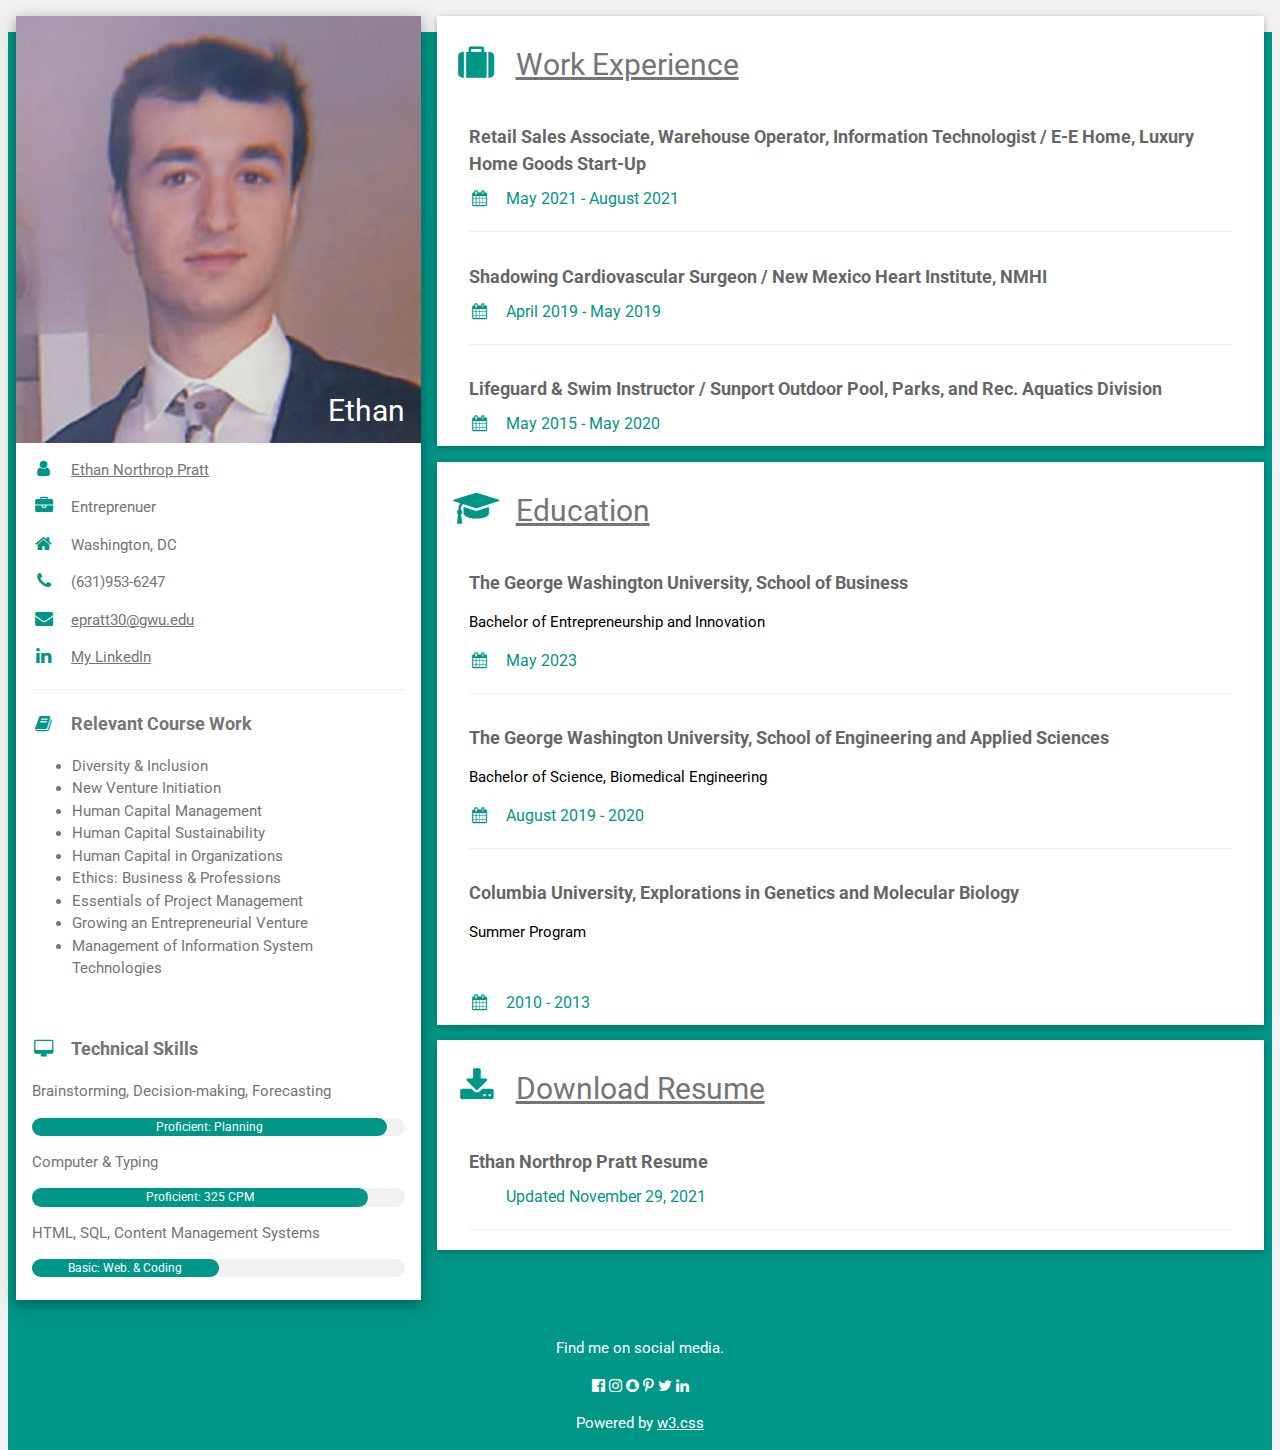
==== index.html @ bbc3649f "Update index.html" ====
<!DOCTYPE html>
<html>
<title>W3.CSS Template</title>
<meta charset="UTF-8">
<meta name="viewport" content="width=device-width, initial-scale=1">
<link rel="stylesheet" href="https://www.w3schools.com/w3css/4/w3.css">
<link rel='stylesheet' href='https://fonts.googleapis.com/css?family=Roboto'>
<link rel="stylesheet" href="https://cdnjs.cloudflare.com/ajax/libs/font-awesome/4.7.0/css/font-awesome.min.css">
<style>
html,body,h1,h2,h3,h4,h5,h6 {font-family: "Roboto", sans-serif}
</style>
<body class="w3-light-grey">

<!-- Page Container -->
<div class="w3-content w3-margin-top" style="max-width:1400px;">

  <!-- The Grid -->
  <div class="w3-row-padding">
  
    <!-- Left Column -->
    <div class="w3-third">
    
      <div class="w3-white w3-text-grey w3-card-4">
        <div class="w3-display-container">
          <img src="images/IMG_2155.jpg" style="width:100%" alt="Loading...">
          <div class="w3-display-bottomright w3-container w3-text-white">
            <h2>Ethan</h2>
          </div>
        </div>
        <div class="w3-container">
          <p><i class="fa fa-user fa-fw w3-margin-right w3-large w3-text-teal"></i><a href = "index.html">Ethan Northrop Pratt</a></p>
          <p><i class="fa fa-briefcase fa-fw w3-margin-right w3-large w3-text-teal"></i>Entreprenuer</p>
          <p><i class="fa fa-home fa-fw w3-margin-right w3-large w3-text-teal"></i>Washington, DC</p>
          <p><i class="fa fa-phone fa-fw w3-margin-right w3-large w3-text-teal"></i>(631)953-6247</p>
          <p><i class="fa fa-envelope fa-fw w3-margin-right w3-large w3-text-teal"></i><a href = "mailto: epratt30@gwmail.gwu.edu">epratt30@gwu.edu</a></p>
          <p><i class="fa fa-linkedin fa-fw w3-margin-right w3-large w3-text-teal"></i><a href="https://www.linkedin.com/in/ethan-pratt/">My LinkedIn</a></p>
          <hr>

          <p class="w3-large"><b><i class="fa fa-book fa-fw w3-margin-right w3-text-teal"></i>Relevant Course Work</b></p>
          <ul>
            <li>Diversity & Inclusion</li>
            <li>New Venture Initiation</li>
            <li>Human Capital Management</li>
            <li>Human Capital Sustainability</li>
            <li>Human Capital in Organizations</li>
            <li>Ethics: Business & Professions</li>
            <li>Essentials of Project Management</li>
            <li>Growing an Entrepreneurial Venture</li>
            <li>Management of Information System Technologies</li>
          </ul>
          <br>

          <p class="w3-large w3-text-theme"><b><i class="fa fa-desktop fa-fw w3-margin-right w3-text-teal"></i>Technical Skills</b></p>
          <p>Brainstorming, Decision-making, Forecasting</p>
          <div class="w3-light-grey w3-round-xlarge w3-small">
            <div class="w3-container w3-center w3-round-xlarge w3-teal" style="width:95%">
              <div class="w3-center w3-text-white">Proficient: Planning</div>
            </div>
          </div>
          <p>Computer & Typing</p>
          <div class="w3-light-grey w3-round-xlarge w3-small">
            <div class="w3-container w3-center w3-round-xlarge w3-teal" style="width:90%">
              <div class="w3-center w3-text-white">Proficient: 325 CPM</div>
            </div>
          </div>
          <p>HTML, SQL, Content Management Systems</p>
          <div class="w3-light-grey w3-round-xlarge w3-small">
            <div class="w3-container w3-center w3-round-xlarge w3-teal" style="width:50%">
              <div class="w3-center w3-text-white">Basic: Web. & Coding</div>
            </div>
          </div>
          <br>
        </div>
      </div><br>

    <!-- End Left Column -->
    </div>

    <!-- Right Column -->
    <div class="w3-twothird">
    
      <div class="w3-container w3-card w3-white w3-margin-bottom">
        <h2 class="w3-text-grey w3-padding-16"><i class="fa fa-suitcase fa-fw w3-margin-right w3-xxlarge w3-text-teal"></i><a href="WorkExperience.html">Work Experience</a></h2>
        <div class="w3-container">
          <h5 class="w3-opacity"><b>Retail Sales Associate, Warehouse Operator, Information Technologist / E-E Home, Luxury Home Goods Start-Up</b></h5>
          <h6 class="w3-text-teal"><i class="fa fa-calendar fa-fw w3-margin-right"></i>May 2021 - August 2021</h6>
          <hr>
        </div>
        <div class="w3-container">
          <h5 class="w3-opacity"><b>Shadowing Cardiovascular Surgeon / New Mexico Heart Institute, NMHI</b></h5>
          <h6 class="w3-text-teal"><i class="fa fa-calendar fa-fw w3-margin-right"></i>April 2019 - May 2019</h6>
          <hr>
        </div>
        <div class="w3-container">
          <h5 class="w3-opacity"><b>Lifeguard & Swim Instructor / Sunport Outdoor Pool, Parks, and Rec. Aquatics Division</b></h5>
          <h6 class="w3-text-teal"><i class="fa fa-calendar fa-fw w3-margin-right"></i>May 2015 - May 2020</h6>
        </div>
      </div>

      <div class="w3-container w3-card w3-white">
        <h2 class="w3-text-grey w3-padding-16"><i class="fa fa-graduation-cap fa-fw w3-margin-right w3-xxlarge w3-text-teal"></i><a href="Education.html">Education</a></h2>
        <div class="w3-container">
          <h5 class="w3-opacity"><b>The George Washington University, School of Business</b></h5>
          <p>Bachelor of Entrepreneurship and Innovation</p>
          <h6 class="w3-text-teal"><i class="fa fa-calendar fa-fw w3-margin-right"></i>May 2023</h6>
          <hr>
        </div>
        <div class="w3-container">
          <h5 class="w3-opacity"><b>The George Washington University, School of Engineering and Applied Sciences</b></h5>
          <p>Bachelor of Science, Biomedical Engineering</p>
          <h6 class="w3-text-teal"><i class="fa fa-calendar fa-fw w3-margin-right"></i>August 2019 - 2020</h6>
          <hr>
        </div>
        <div class="w3-container">
          <h5 class="w3-opacity"><b>Columbia University, Explorations in Genetics and Molecular Biology</b></h5>
          <p>Summer Program</p><br>
          <h6 class="w3-text-teal"><i class="fa fa-calendar fa-fw w3-margin-right"></i>2010 - 2013</h6>
        </div>
      </div>
      <p />
      <div class="w3-container w3-card w3-white">
        <h2 class="w3-text-grey w3-padding-16"><i class="fa fa-download fa-fw w3-margin-right w3-xxlarge w3-text-teal"></i><a href="Ethan Northrop Pratt Resume (6).pdf">Download Resume</a></h2>
        <div class="w3-container">
          <h5 class="w3-opacity"><b>Ethan Northrop Pratt Resume</b></h5>
          <h6 class="w3-text-teal"><i class="fa fa-clock fa-fw w3-margin-right"></i>Updated November 29, 2021</h6>
          <hr>
    <!-- End Right Column -->
    </div>
    
  <!-- End Grid -->
  </div>
  
  <!-- End Page Container -->
</div>

<footer class="w3-container w3-teal w3-center w3-margin-top">
  <p>Find me on social media.</p>
  <i class="fa fa-facebook-official w3-hover-opacity"></i>
  <i class="fa fa-instagram w3-hover-opacity"></i>
  <i class="fa fa-snapchat w3-hover-opacity"></i>
  <i class="fa fa-pinterest-p w3-hover-opacity"></i>
  <i class="fa fa-twitter w3-hover-opacity"></i>
  <i class="fa fa-linkedin w3-hover-opacity"></i>
  <p>Powered by <a href="https://www.w3schools.com/w3css/default.asp" target="_blank">w3.css</a></p>
</footer>

</body>
</html>
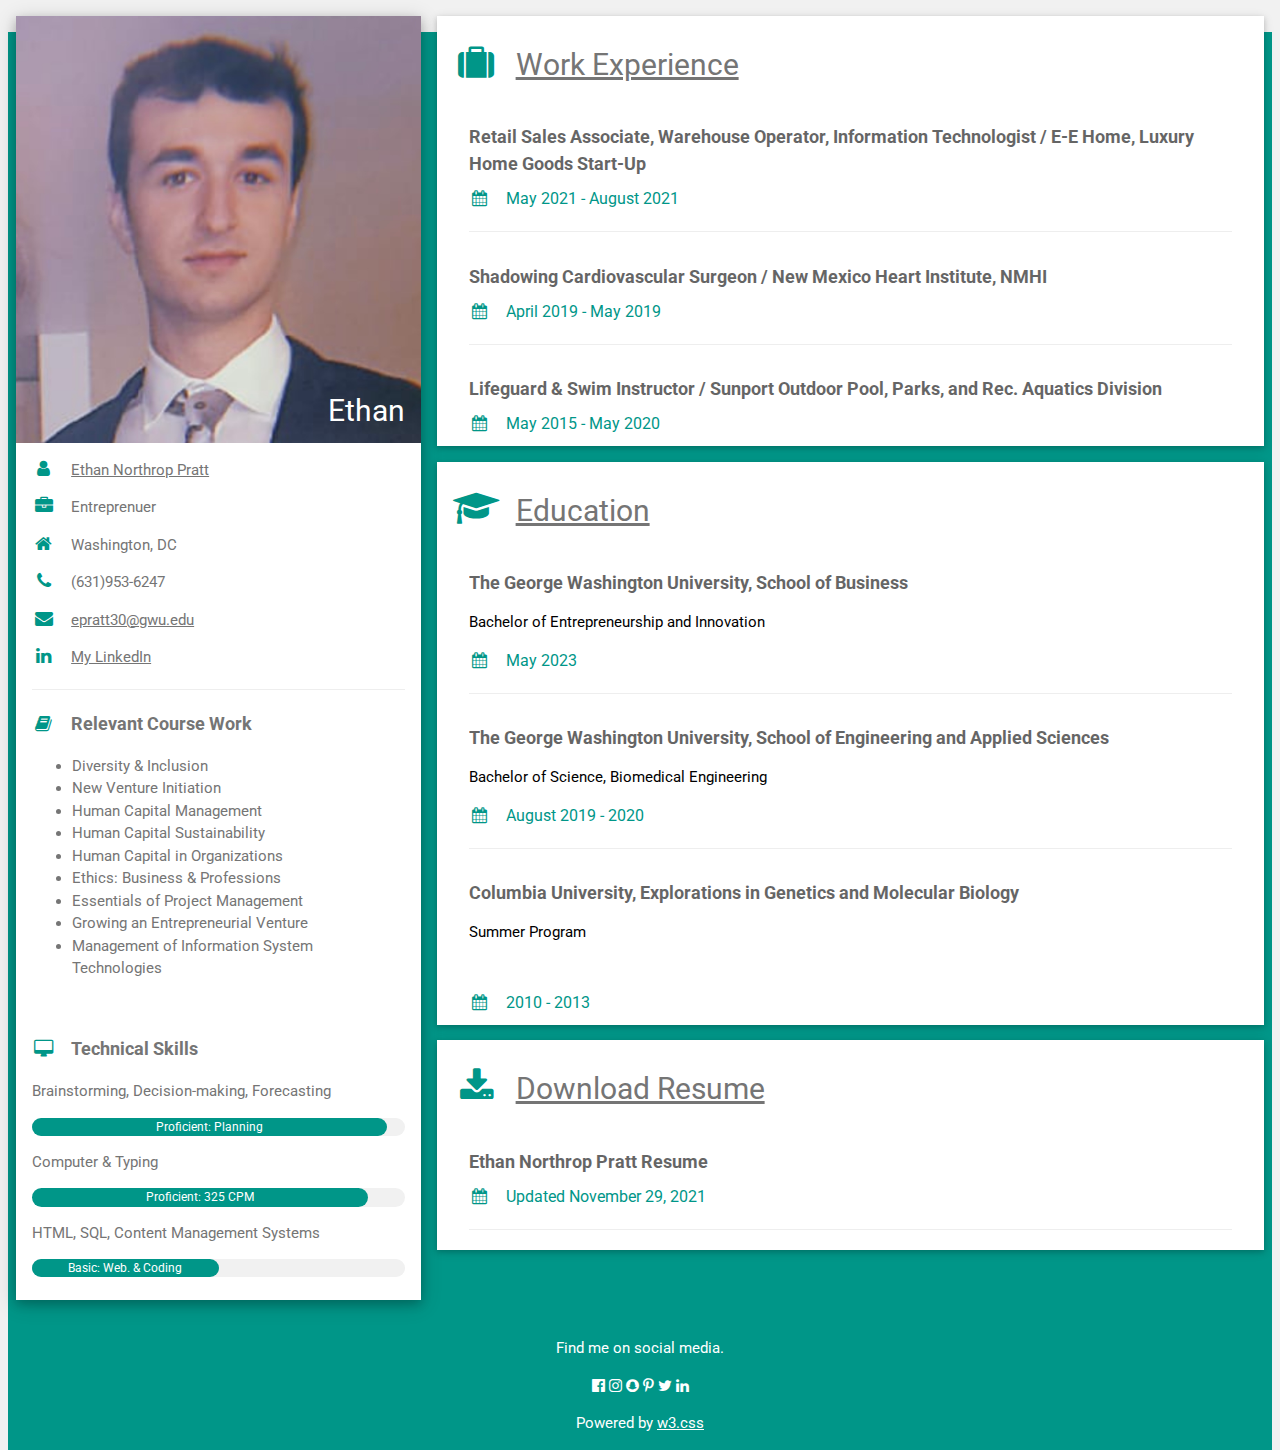
==== commit 97a409dd: "Update index.html" ====
--- a/index.html
+++ b/index.html
@@ -122,7 +122,7 @@
         <h2 class="w3-text-grey w3-padding-16"><i class="fa fa-download fa-fw w3-margin-right w3-xxlarge w3-text-teal"></i><a href="Ethan Northrop Pratt Resume (6).pdf">Download Resume</a></h2>
         <div class="w3-container">
           <h5 class="w3-opacity"><b>Ethan Northrop Pratt Resume</b></h5>
-          <h6 class="w3-text-teal"><i class="fa fa-clock fa-fw w3-margin-right"></i>Updated November 29, 2021</h6>
+          <h6 class="w3-text-teal"><i class="fa fa-calendar fa-fw w3-margin-right"></i>Updated November 29, 2021</h6>
           <hr>
     <!-- End Right Column -->
     </div>
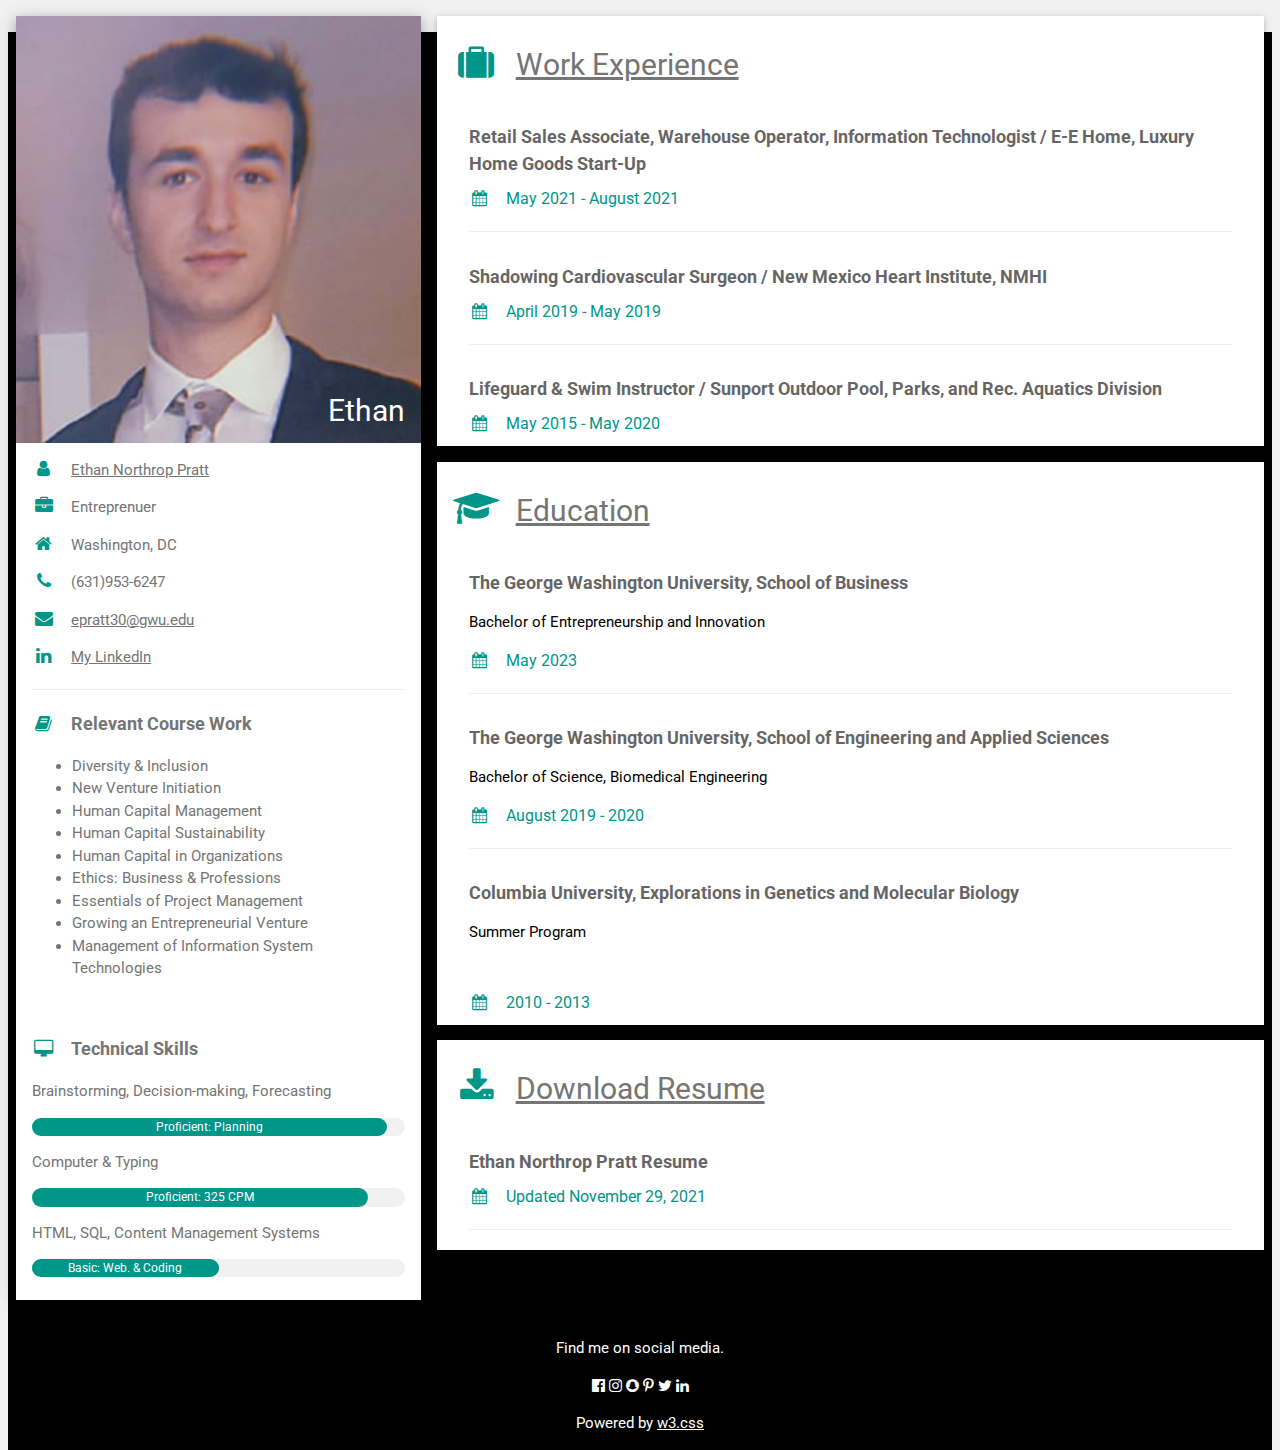
==== commit 0169787f: "Update index.html" ====
--- a/index.html
+++ b/index.html
@@ -133,7 +133,7 @@
   <!-- End Page Container -->
 </div>
 
-<footer class="w3-container w3-teal w3-center w3-margin-top">
+<footer class="w3-container w3-black w3-center w3-margin-top">
   <p>Find me on social media.</p>
   <i class="fa fa-facebook-official w3-hover-opacity"></i>
   <i class="fa fa-instagram w3-hover-opacity"></i>
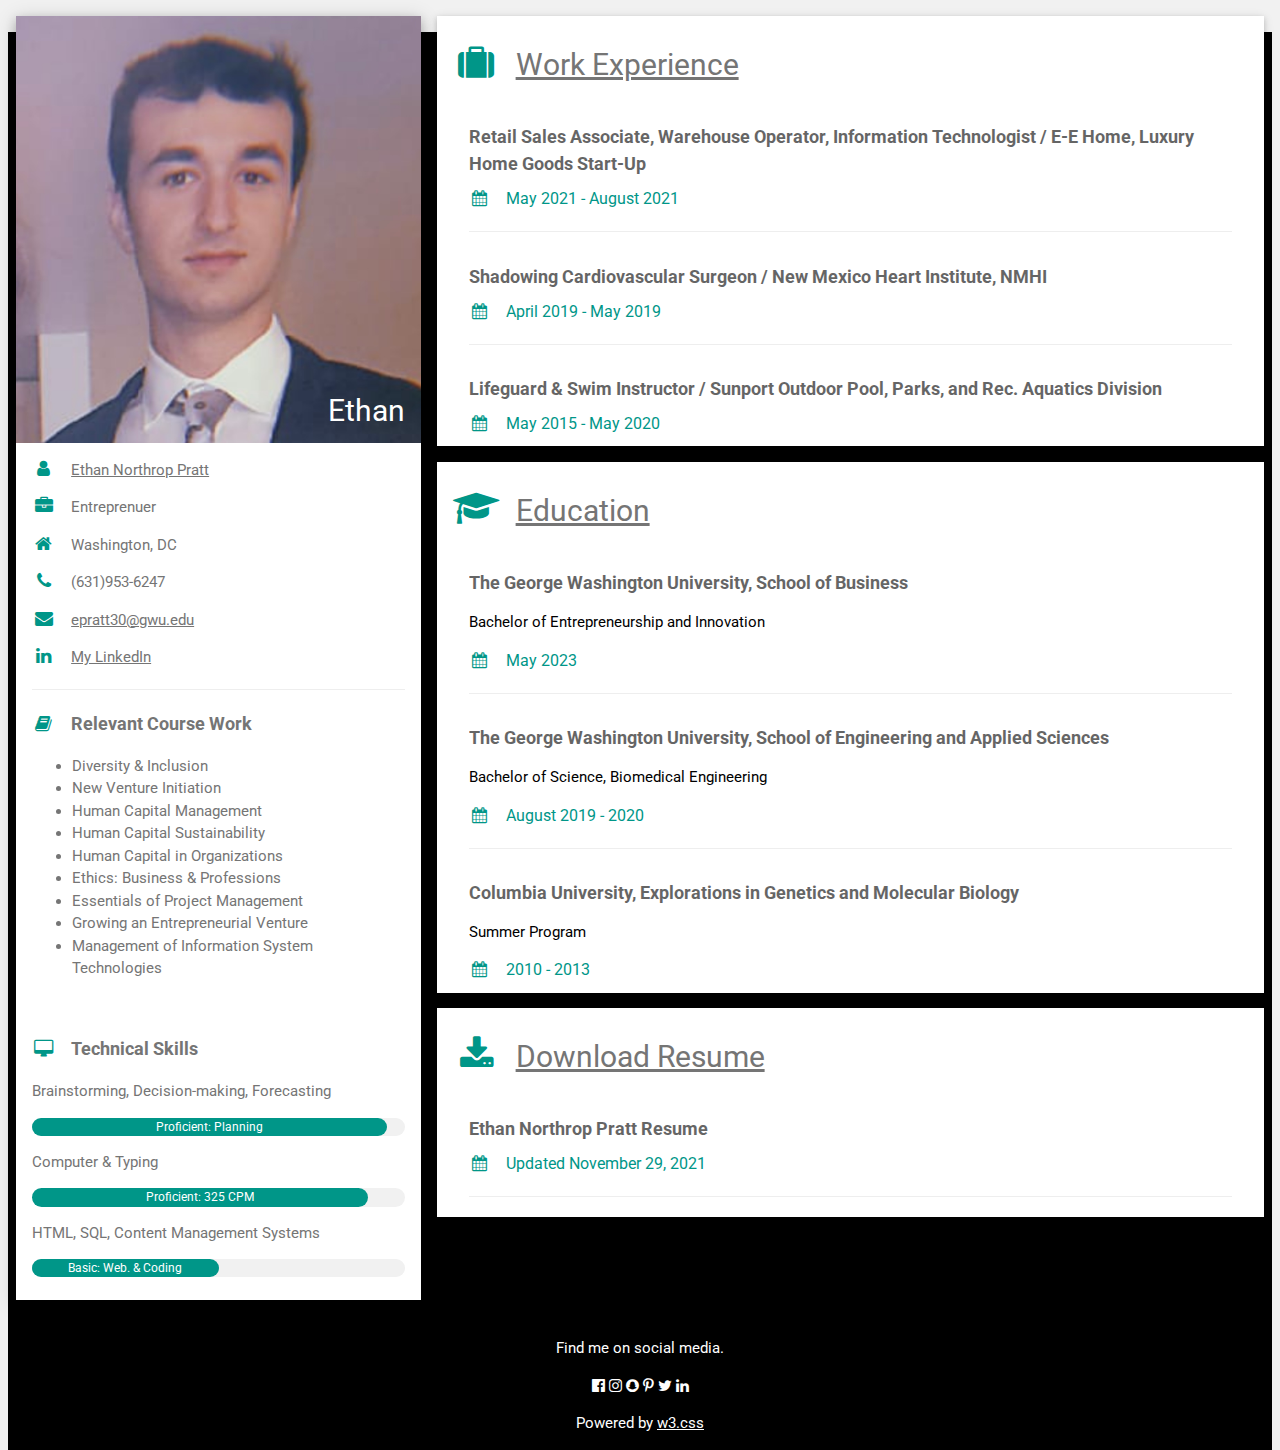
==== commit 9490b926: "Update index.html" ====
--- a/index.html
+++ b/index.html
@@ -113,7 +113,7 @@
         </div>
         <div class="w3-container">
           <h5 class="w3-opacity"><b>Columbia University, Explorations in Genetics and Molecular Biology</b></h5>
-          <p>Summer Program</p><br>
+          <p>Summer Program</p>
           <h6 class="w3-text-teal"><i class="fa fa-calendar fa-fw w3-margin-right"></i>2010 - 2013</h6>
         </div>
       </div>
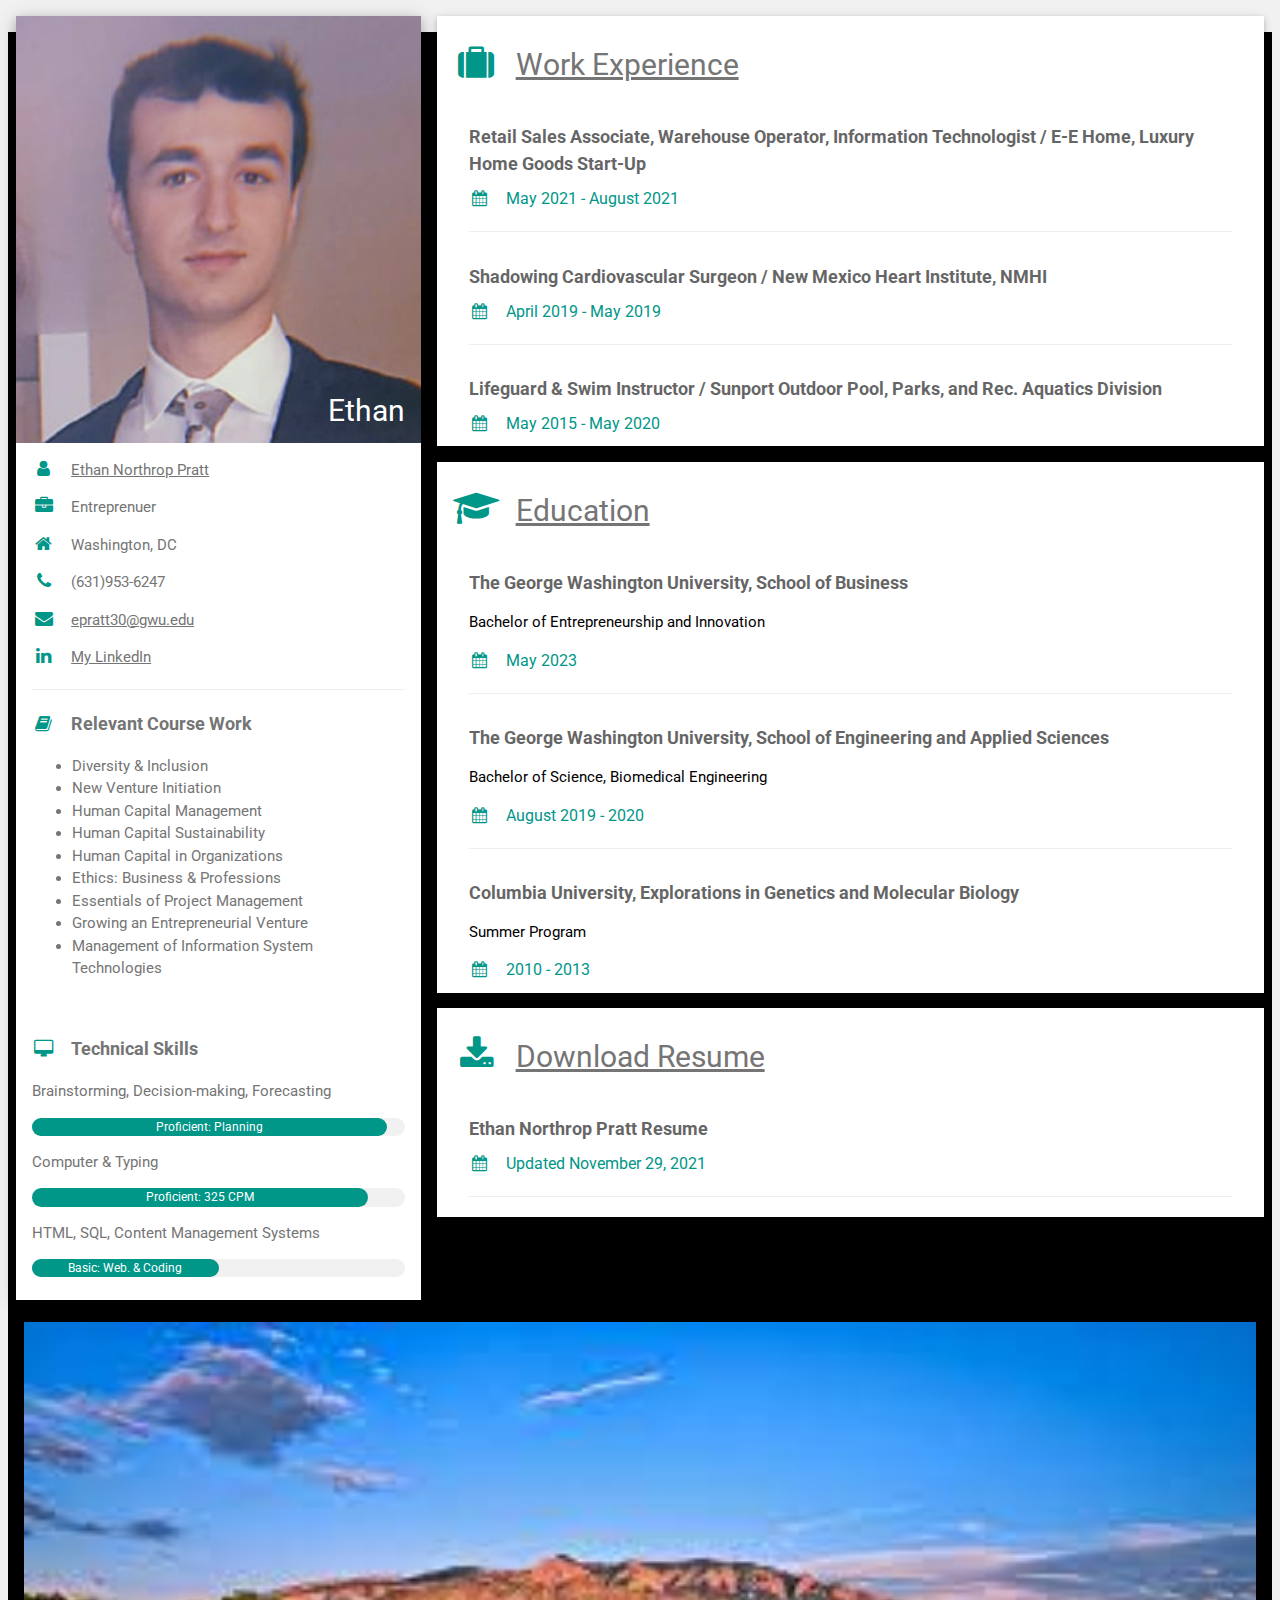
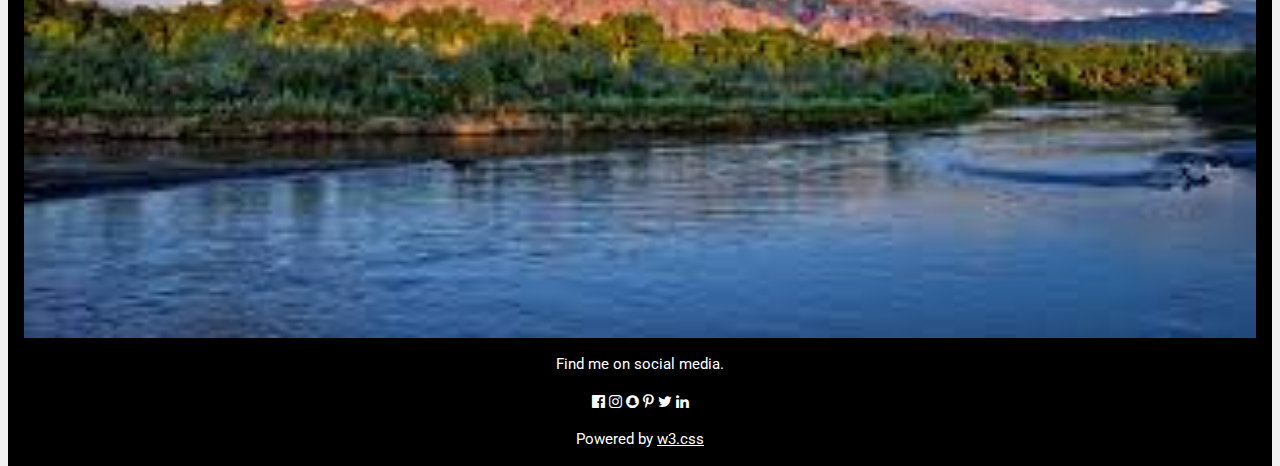
==== commit cbffbd8a: "image" ====
--- a/index.html
+++ b/index.html
@@ -134,6 +134,7 @@
 </div>
 
 <footer class="w3-container w3-black w3-center w3-margin-top">
+  <img src="images/Sandias.jpeg" style="width:100%" alt="Loading...">
   <p>Find me on social media.</p>
   <i class="fa fa-facebook-official w3-hover-opacity"></i>
   <i class="fa fa-instagram w3-hover-opacity"></i>
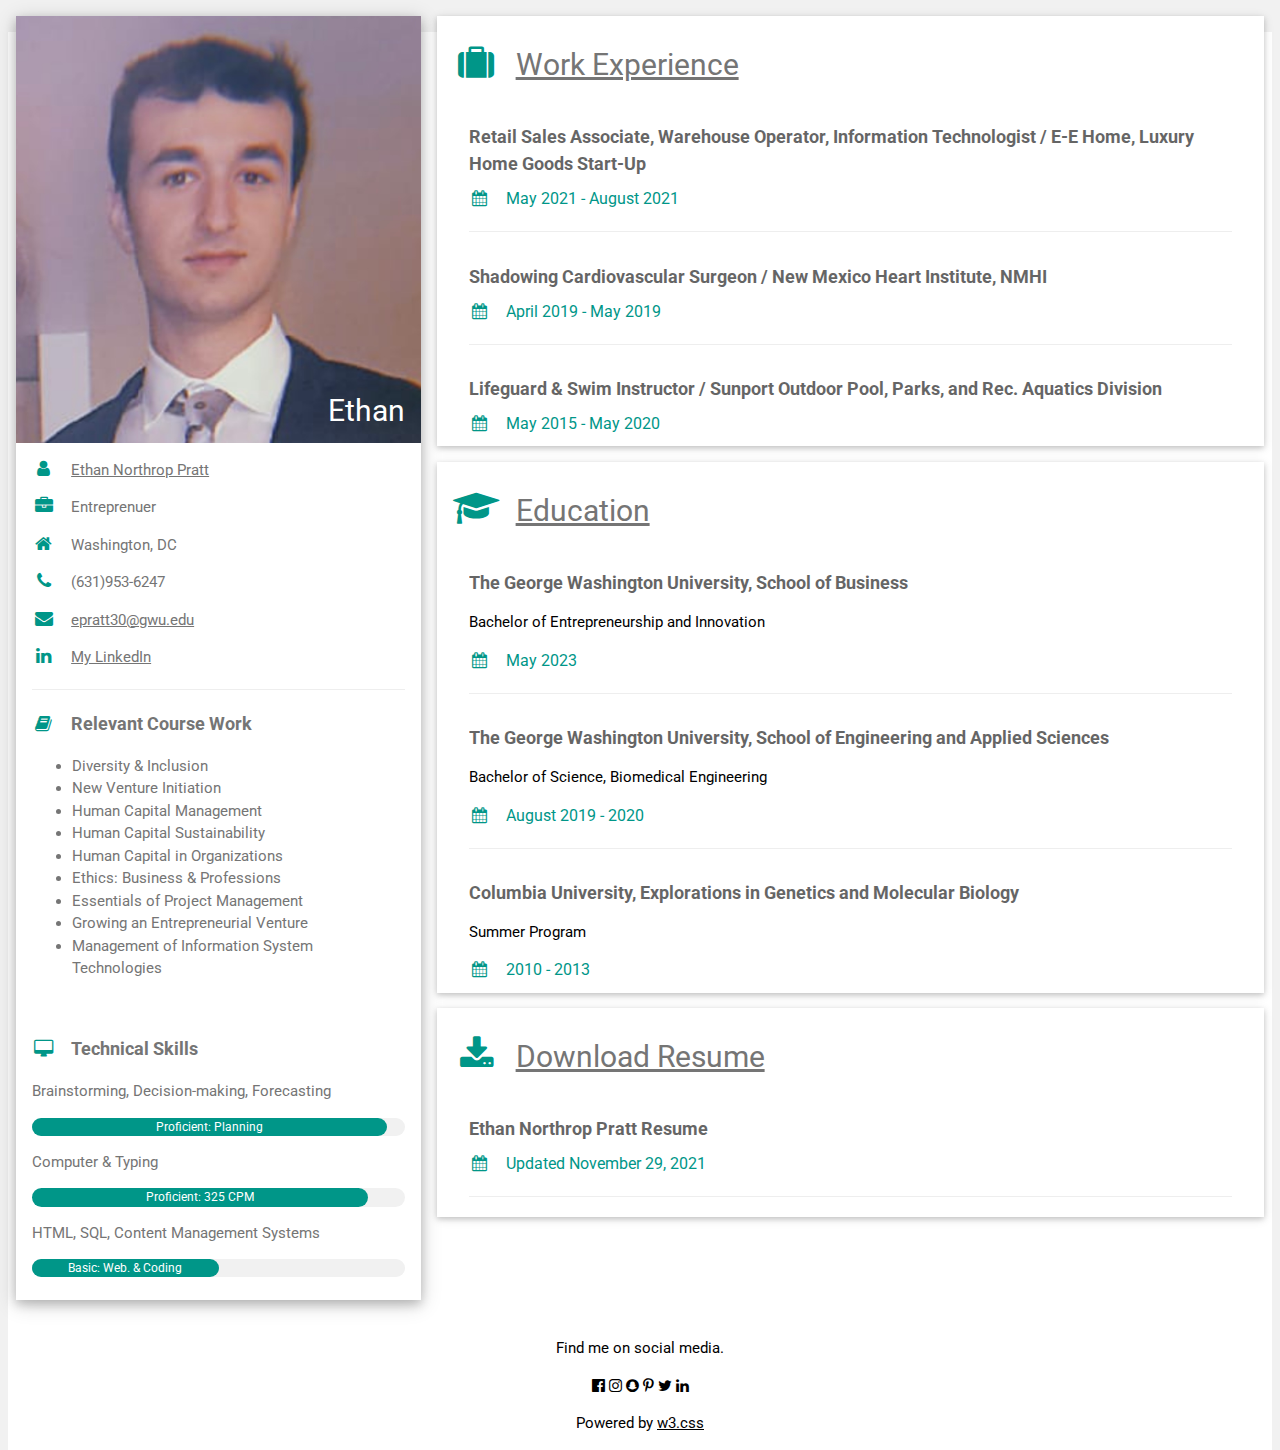
==== commit 59302c06: "Update index.html" ====
--- a/index.html
+++ b/index.html
@@ -133,8 +133,7 @@
   <!-- End Page Container -->
 </div>
 
-<footer class="w3-container w3-black w3-center w3-margin-top">
-  <img src="images/Sandias.jpeg" style="width:100%" alt="Loading...">
+<footer class="w3-container w3-white w3-center w3-margin-top">
   <p>Find me on social media.</p>
   <i class="fa fa-facebook-official w3-hover-opacity"></i>
   <i class="fa fa-instagram w3-hover-opacity"></i>
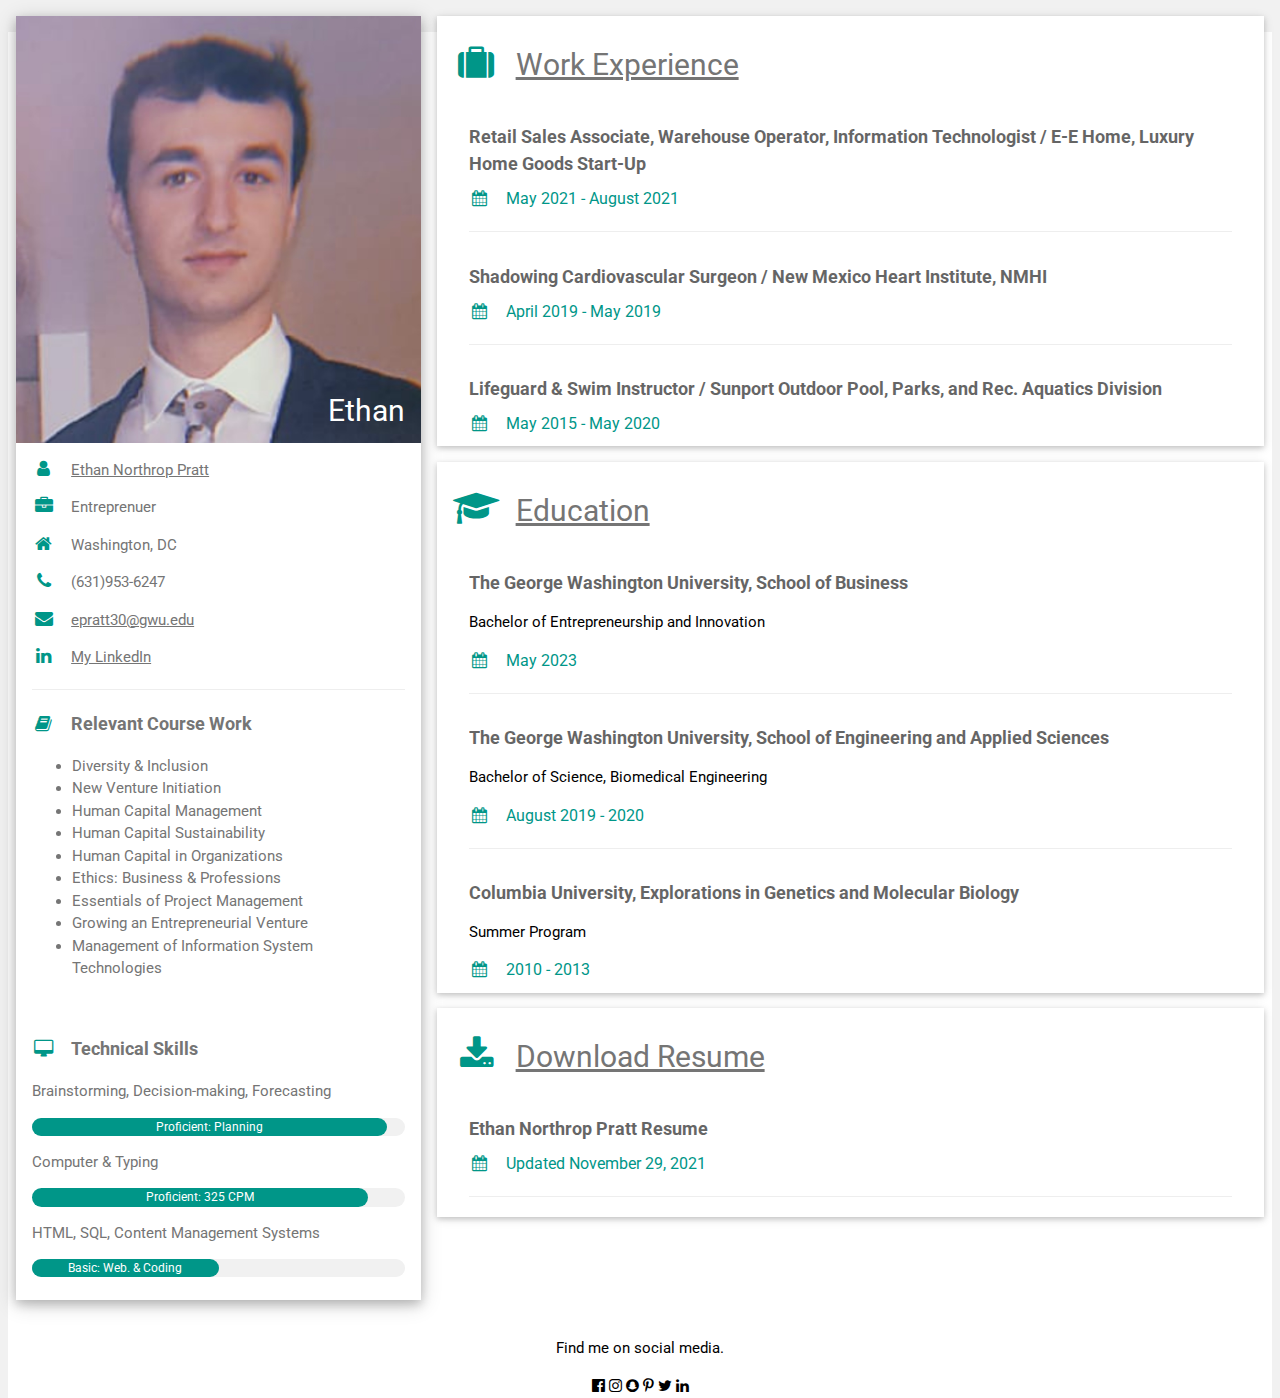
==== commit 3cda6faa: "Update index.html" ====
--- a/index.html
+++ b/index.html
@@ -141,7 +141,6 @@
   <i class="fa fa-pinterest-p w3-hover-opacity"></i>
   <i class="fa fa-twitter w3-hover-opacity"></i>
   <i class="fa fa-linkedin w3-hover-opacity"></i>
-  <p>Powered by <a href="https://www.w3schools.com/w3css/default.asp" target="_blank">w3.css</a></p>
 </footer>
 
 </body>
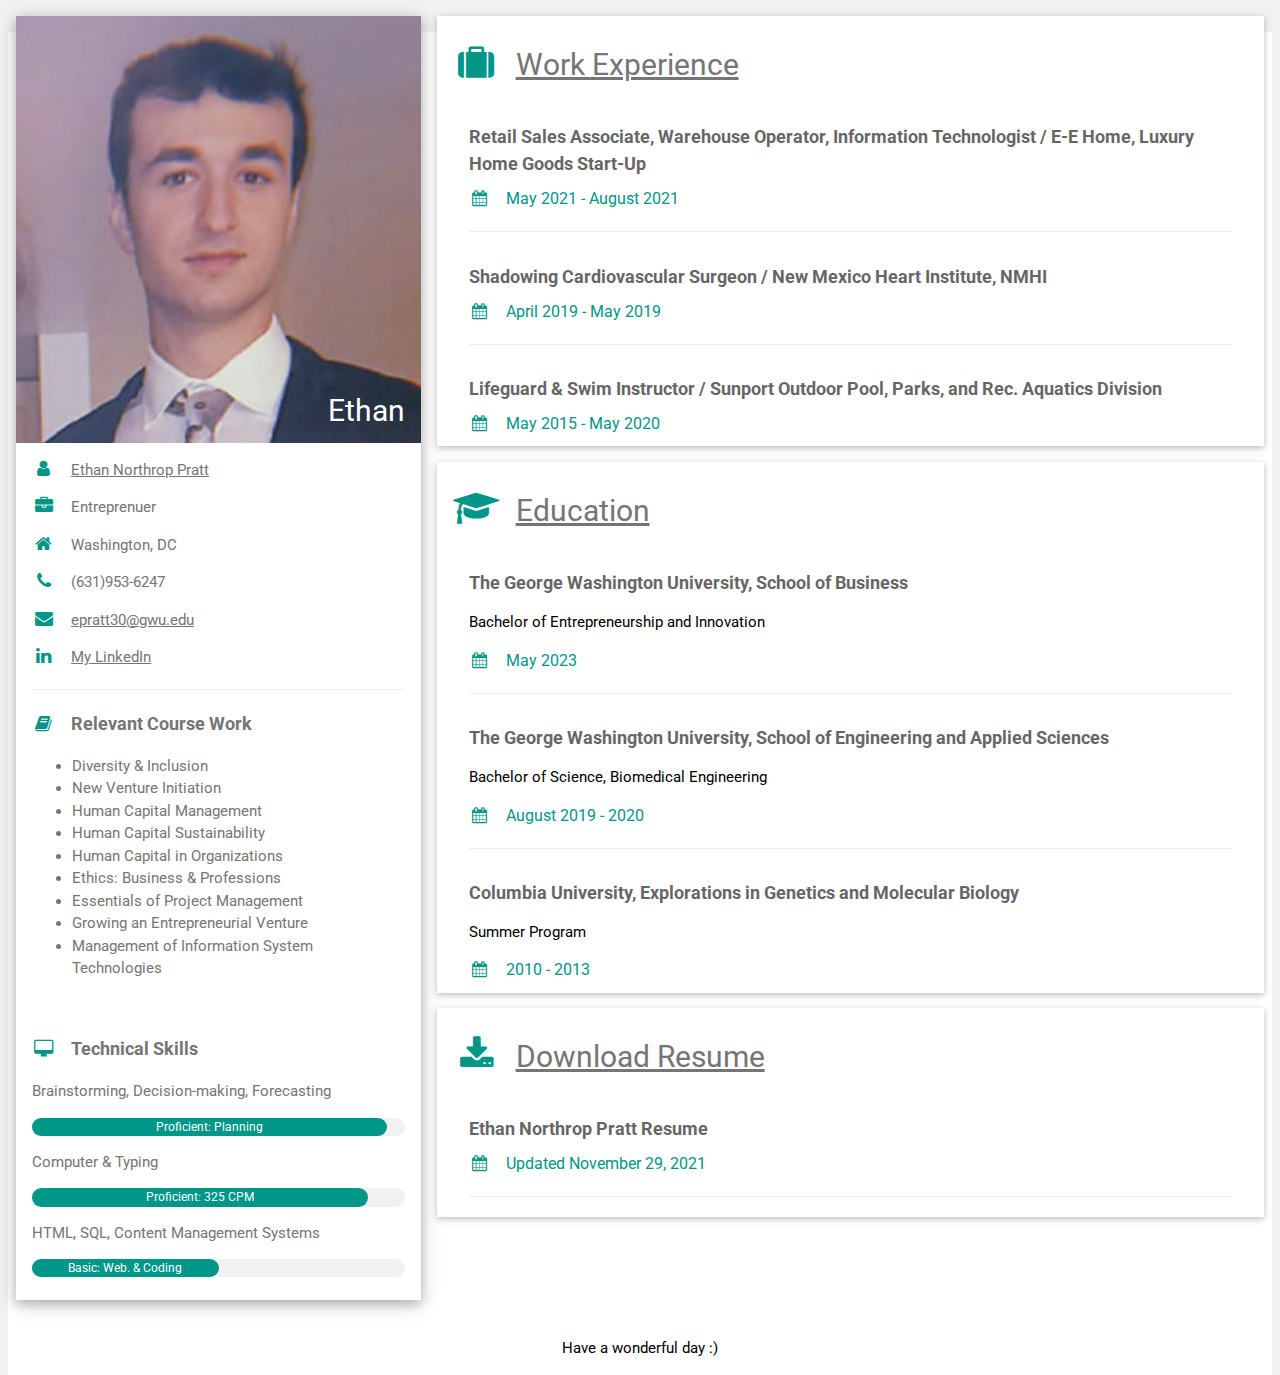
==== commit 428cd150: "Update index.html" ====
--- a/index.html
+++ b/index.html
@@ -134,13 +134,8 @@
 </div>
 
 <footer class="w3-container w3-white w3-center w3-margin-top">
-  <p>Find me on social media.</p>
-  <i class="fa fa-facebook-official w3-hover-opacity"></i>
-  <i class="fa fa-instagram w3-hover-opacity"></i>
-  <i class="fa fa-snapchat w3-hover-opacity"></i>
-  <i class="fa fa-pinterest-p w3-hover-opacity"></i>
-  <i class="fa fa-twitter w3-hover-opacity"></i>
-  <i class="fa fa-linkedin w3-hover-opacity"></i>
+  <p>Have a wonderful day :)</p>
+<p />
 </footer>
 
 </body>
